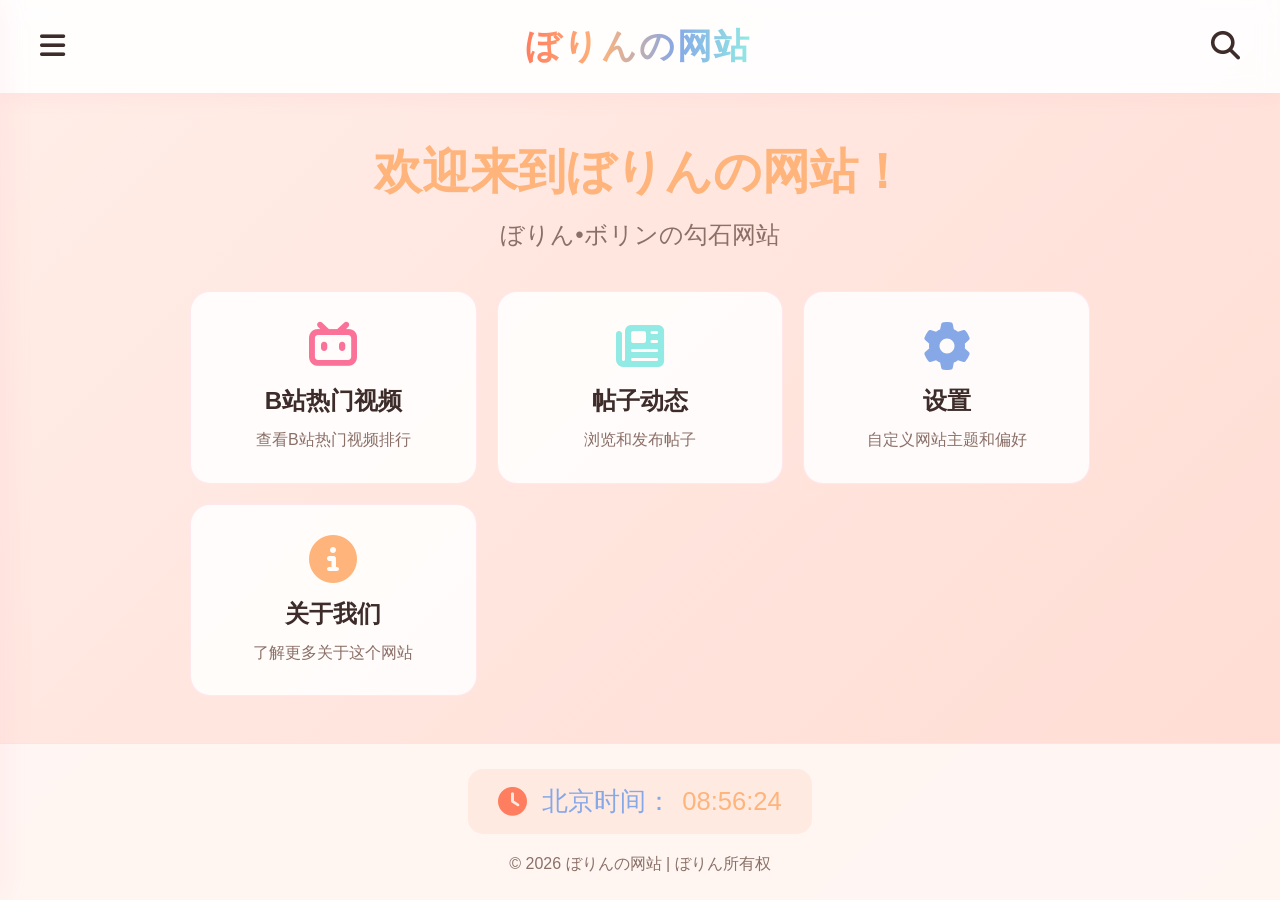
==== index.html @ 6db7c01c "feat: 为所有页面添加动画效果 - 创建公共animations.css动画库 - 添加页面加载动画 (pageLoad) - 添加卡片入场动画 (cardEnter, fadeInUp) - 添" ====
<!DOCTYPE html>
<html lang="zh-CN">
<head>
    <meta charset="UTF-8">
    <meta name="viewport" content="width=device-width, initial-scale=1.0">
    <title>ぼりんの网站</title>
    <link rel="stylesheet" href="https://cdnjs.cloudflare.com/ajax/libs/font-awesome/6.4.0/css/all.min.css">
    <link rel="stylesheet" href="animations.css">
    <style>
        :root {
            --bg-primary: #fff5f0; --bg-secondary: #ffffff; --bg-card: rgba(255, 255, 255, 0.85); --text-primary: #3d2c29; --text-secondary: #8b7068; --accent: #fb7299; --border: rgba(251, 114, 153, 0.15); --shadow: rgba(251, 114, 153, 0.08); --gradient-1: #fff0eb; --gradient-2: #ffe4dc; --gradient-3: #ffd6cc; --gradient-4: #ffeee8; --header-bg: rgba(255, 255, 255, 0.92); --sidebar-bg: rgba(255, 248, 245, 0.97); --footer-bg: rgba(255, 248, 245, 0.92); --time-bg: rgba(255, 230, 220, 0.7);
        }
        [data-theme="dark"] {
            --bg-primary: #1a1a2e; --bg-secondary: #16213e; --bg-card: rgba(20, 25, 50, 0.6); --text-primary: #f0f0f0; --text-secondary: #a0a0c0; --accent: #fb7299; --border: rgba(100, 120, 200, 0.3); --shadow: rgba(0, 0, 0, 0.3); --gradient-1: #1a1a2e; --gradient-2: #16213e; --gradient-3: #0f3460; --gradient-4: #1a1a2e; --header-bg: rgba(10, 10, 20, 0.7); --sidebar-bg: rgba(15, 20, 40, 0.95); --footer-bg: rgba(10, 10, 20, 0.85); --time-bg: rgba(30, 40, 70, 0.5);
        }
        * { margin: 0; padding: 0; box-sizing: border-box; font-family: 'Segoe UI', Tahoma, Geneva, Verdana, sans-serif; }
        body { min-height: 100vh; background: linear-gradient(-45deg, var(--gradient-1), var(--gradient-2), var(--gradient-3), var(--gradient-4)); background-size: 400% 400%; animation: gradientBG 15s ease infinite; color: var(--text-primary); overflow-x: hidden; display: flex; flex-direction: column; transition: all 0.3s ease; }
        body.sidebar-open { overflow: hidden; }
        @keyframes gradientBG { 0% { background-position: 0% 50%; } 50% { background-position: 100% 50%; } 100% { background-position: 0% 50%; } }
        header { display: flex; justify-content: space-between; align-items: center; padding: 20px 30px; background: var(--header-bg); backdrop-filter: blur(10px); box-shadow: 0 4px 20px var(--shadow); position: sticky; top: 0; z-index: 100; }
        .menu-btn, .search-btn { background: none; border: none; color: var(--text-primary); font-size: 1.8rem; cursor: pointer; padding: 10px; border-radius: 50%; transition: all 0.3s ease; }
        .menu-btn:hover, .search-btn:hover { background: rgba(128, 128, 128, 0.2); transform: scale(1.1); }
        .title { font-size: 2.2rem; font-weight: 700; letter-spacing: 2px; background: linear-gradient(to right, #ff7e5f, #feb47b, #86a8e7, #91eae4); -webkit-background-clip: text; -webkit-text-fill-color: transparent; }
        .sidebar { position: fixed; top: 0; left: -350px; width: 350px; height: 100vh; background: var(--sidebar-bg); backdrop-filter: blur(10px); box-shadow: 5px 0 30px var(--shadow); z-index: 1000; transition: left 0.4s ease; display: flex; flex-direction: column; overflow-y: auto; padding: 20px; }
        .sidebar.open { left: 0; }
        .sidebar-header { display: flex; justify-content: space-between; align-items: center; padding: 20px 0; border-bottom: 1px solid var(--border); }
        .close-btn { background: none; border: none; color: var(--text-primary); font-size: 2rem; cursor: pointer; transition: all 0.3s ease; }
        .close-btn:hover { color: #ff7e5f; transform: rotate(90deg); }
        .sidebar-title { font-size: 1.8rem; background: linear-gradient(to right, #86a8e7, #91eae4); -webkit-background-clip: text; -webkit-text-fill-color: transparent; }
        .sidebar-menu { padding: 30px 0; }
        .menu-item { padding: 15px 20px; margin: 10px 0; border-radius: 10px; display: flex; align-items: center; transition: all 0.3s ease; cursor: pointer; font-size: 1.2rem; background: var(--bg-card); border: 1px solid var(--border); }
        .menu-item:hover { background: rgba(251, 114, 153, 0.2); transform: translateX(10px); }
        .menu-item i { margin-right: 15px; font-size: 1.5rem; width: 30px; text-align: center; }
        .bilibili-icon { color: #fb7299; }
        .overlay { position: fixed; top: 0; left: 0; width: 100%; height: 100%; background: rgba(0, 0, 0, 0.5); backdrop-filter: blur(5px); z-index: 999; opacity: 0; visibility: hidden; transition: all 0.3s ease; }
        .overlay.active { opacity: 1; visibility: visible; }
        main { flex: 1; padding: 40px 20px; display: flex; flex-direction: column; align-items: center; justify-content: center; text-align: center; }
        .welcome-text { font-size: 3rem; margin-bottom: 15px; color: #feb47b; animation: fadeInUp 1s ease; }
        .sub-text { font-size: 1.5rem; color: var(--text-secondary); margin-bottom: 40px; animation: fadeInUp 1s ease 0.2s both; }
        @keyframes fadeInUp { from { opacity: 0; transform: translateY(30px); } to { opacity: 1; transform: translateY(0); } }
        .info-container { display: grid; grid-template-columns: repeat(auto-fit, minmax(250px, 1fr)); gap: 20px; max-width: 900px; width: 100%; animation: fadeInUp 1s ease 0.4s both; }
        .info-card { background: var(--bg-card); border-radius: 20px; padding: 30px; border: 1px solid var(--border); transition: all 0.3s ease; cursor: pointer; }
        .info-card:hover { transform: translateY(-10px); box-shadow: 0 15px 40px var(--shadow); border-color: #fb7299; }
        .info-card i { font-size: 3rem; margin-bottom: 15px; display: block; }
        .info-card h3 { font-size: 1.5rem; margin-bottom: 10px; }
        .info-card p { color: var(--text-secondary); line-height: 1.6; }
        .card-bilibili i { color: #fb7299; }
        .card-settings i { color: #86a8e7; }
        .card-about i { color: #feb47b; }
        .card-post i { color: #91eae4; }
        footer { display: flex; flex-direction: column; align-items: center; padding: 25px; background: var(--footer-bg); border-top: 1px solid var(--border); }
        .time-display { display: flex; align-items: center; font-size: 1.6rem; color: var(--text-primary); background: var(--time-bg); padding: 15px 30px; border-radius: 15px; }
        .time-label { color: #86a8e7; margin-right: 10px; }
        .time-value { color: #feb47b; }
        .copyright { margin-top: 20px; color: var(--text-secondary); }
        .time-icon { margin-right: 15px; font-size: 1.8rem; color: #ff7e5f; animation: pulse 2s infinite; }
        @keyframes pulse { 0% { transform: scale(1); } 50% { transform: scale(1.1); } 100% { transform: scale(1); } }
        @media (max-width: 768px) { .welcome-text { font-size: 2.5rem; } .info-container { grid-template-columns: 1fr; } }
        @media (max-width: 480px) { header { padding: 15px 20px; } .welcome-text { font-size: 2rem; } .title { font-size: 1.5rem; } .menu-btn, .search-btn { font-size: 1.5rem; } .sub-text { font-size: 1.3rem; } .time-display { font-size: 1.2rem; padding: 12px 20px; flex-direction: column; } .time-icon { margin-bottom: 10px; } }
    </style>
    <script src="protect.js"></script>
</head>
<body class="page-transition">
    <div class="sidebar" id="sidebar">
        <div class="sidebar-header">
            <h2 class="sidebar-title">ぼりんの菜单</h2>
            <button class="close-btn" id="closeSidebar"><i class="fas fa-times"></i></button>
        </div>
        <div class="sidebar-menu">
            <div class="menu-item" onclick="navigateTo('bilibili.html')"><i class="fab fa-bilibili bilibili-icon"></i><span>B站热门视频</span></div>
            <div class="menu-item" onclick="navigateTo('post.html')"><i class="fas fa-newspaper"></i><span>帖子动态</span></div>
            <div class="menu-item" onclick="navigateTo('settings.html')"><i class="fas fa-cog"></i><span>设置</span></div>
            <div class="menu-item" onclick="navigateTo('about.html')"><i class="fas fa-info-circle"></i><span>关于我们</span></div>
        </div>
        <div class="sidebar-footer" style="margin-top: auto; padding: 20px 0; text-align: center;"><p>更多功能开发中...</p></div>
    </div>
    <div class="overlay" id="overlay"></div>
    
    <header>
        <button class="menu-btn" id="menuToggle"><i class="fas fa-bars"></i></button>
        <h1 class="title">ぼりんの网站</h1>
        <button class="search-btn" id="searchToggle"><i class="fas fa-search"></i></button>
    </header>
    
    <main>
        <h2 class="welcome-text animate-fadeInUp">欢迎来到ぼりんの网站！</h2>
        <p class="sub-text animate-fadeInUp delay-100">ぼりん•ボリンの勾石网站</p>
        <div class="info-container">
            <div class="info-card card-bilibili animate-fadeInUp delay-100 hover-lift ripple-effect" onclick="location.href='bilibili.html'">
                <i class="fab fa-bilibili"></i>
                <h3>B站热门视频</h3>
                <p>查看B站热门视频排行</p>
            </div>
            <div class="info-card card-post animate-fadeInUp delay-200 hover-lift ripple-effect" onclick="location.href='post.html'">
                <i class="fas fa-newspaper"></i>
                <h3>帖子动态</h3>
                <p>浏览和发布帖子</p>
            </div>
            <div class="info-card card-settings animate-fadeInUp delay-300 hover-lift ripple-effect" onclick="location.href='settings.html'">
                <i class="fas fa-cog"></i>
                <h3>设置</h3>
                <p>自定义网站主题和偏好</p>
            </div>
            <div class="info-card card-about animate-fadeInUp delay-400 hover-lift ripple-effect" onclick="location.href='about.html'">
                <i class="fas fa-info-circle"></i>
                <h3>关于我们</h3>
                <p>了解更多关于这个网站</p>
            </div>
        </div>
    </main>
    
    <footer>
        <div class="time-display"><i class="fas fa-clock time-icon"></i><span class="time-label">北京时间：</span><span class="time-value" id="beijing-time">00:00:00</span></div>
        <div class="copyright">© 2026 ぼりんの网站 | ぼりん所有权</div>
    </footer>
    
    <script>
        // 地址栏规范化：根路径重定向到index.html
        if (window.location.pathname === "/" || window.location.pathname === "") {
            window.history.replaceState({}, "", "/index.html");
        }
        function getBeijingHour() { const now = new Date(); const utc = now.getTime() + (now.getTimezoneOffset() * 60000); return new Date(utc + (3600000 * 8)).getHours(); }
        function initTheme() { const saved = getCookie('theme'); if (saved) applyTheme(saved); else applyTheme(getBeijingHour() >= 6 && getBeijingHour() < 18 ? 'light' : 'dark'); }
        function applyTheme(theme) { document.documentElement.setAttribute('data-theme', theme); }
        function setCookie(name, value, days) { document.cookie = name + '=' + encodeURIComponent(value) + '; expires=' + new Date(Date.now() + days * 864e5).toUTCString() + '; path=/'; }
        function getCookie(name) { const c = document.cookie.split('; ').find(row => row.startsWith(name + '=')); return c ? decodeURIComponent(c.split('=')[1]) : null; }
        initTheme();
        
        const sidebar = document.getElementById('sidebar');
        const overlay = document.getElementById('overlay');
        document.getElementById('menuToggle').addEventListener('click', () => { sidebar.classList.add('open'); overlay.classList.add('active'); document.body.classList.add('sidebar-open'); });
        function closeSidebarMenu() { sidebar.classList.remove('open'); overlay.classList.remove('active'); document.body.classList.remove('sidebar-open'); }
        document.getElementById('closeSidebar').addEventListener('click', closeSidebarMenu);
        overlay.addEventListener('click', closeSidebarMenu);
        function navigateTo(page) { closeSidebarMenu(); setTimeout(() => { window.location.href = page; }, 300); }
        
        function updateTimeDisplay() {
            const now = new Date();
            const utc = now.getTime() + (now.getTimezoneOffset() * 60000);
            const bj = new Date(utc + (3600000 * 8));
            document.getElementById('beijing-time').textContent = bj.getHours().toString().padStart(2, '0') + ':' + bj.getMinutes().toString().padStart(2, '0') + ':' + bj.getSeconds().toString().padStart(2, '0');
        }
        updateTimeDisplay();
        setInterval(updateTimeDisplay, 1000);
        
        document.getElementById('searchToggle').addEventListener('click', function() { window.location.href = 'search.html'; });
    </script>
</body>
</html>
---- animations.css ----
/* ===== 公共动画样式 ===== */

/* 页面加载动画 */
@keyframes pageLoad {
    from { opacity: 0; transform: translateY(20px); }
    to { opacity: 1; transform: translateY(0); }
}

/* 卡片入场动画 */
@keyframes cardEnter {
    from { opacity: 0; transform: scale(0.9) translateY(30px); }
    to { opacity: 1; transform: scale(1) translateY(0); }
}

/* 淡入上移 */
@keyframes fadeInUp {
    from { opacity: 0; transform: translateY(30px); }
    to { opacity: 1; transform: translateY(0); }
}

/* 淡入 */
@keyframes fadeIn {
    from { opacity: 0; }
    to { opacity: 1; }
}

/* 左滑入 */
@keyframes slideInLeft {
    from { opacity: 0; transform: translateX(-50px); }
    to { opacity: 1; transform: translateX(0); }
}

/* 右滑入 */
@keyframes slideInRight {
    from { opacity: 0; transform: translateX(50px); }
    to { opacity: 1; transform: translateX(0); }
}

/* 缩放弹入 */
@keyframes scaleIn {
    0% { opacity: 0; transform: scale(0.5); }
    70% { transform: scale(1.05); }
    100% { opacity: 1; transform: scale(1); }
}

/* 脉冲发光 */
@keyframes pulseGlow {
    0% { box-shadow: 0 0 5px rgba(251, 114, 153, 0.5); }
    50% { box-shadow: 0 0 20px rgba(251, 114, 153, 0.8); }
    100% { box-shadow: 0 0 5px rgba(251, 114, 153, 0.5); }
}

/* 浮动效果 */
@keyframes float {
    0%, 100% { transform: translateY(0); }
    50% { transform: translateY(-10px); }
}

/* 旋转进入 */
@keyframes rotateIn {
    from { opacity: 0; transform: rotate(-180deg) scale(0.5); }
    to { opacity: 1; transform: rotate(0) scale(1); }
}

/* 弹跳效果 */
@keyframes bounceIn {
    0% { opacity: 0; transform: scale(0.3); }
    50% { opacity: 1; transform: scale(1.05); }
    70% { transform: scale(0.95); }
    100% { transform: scale(1); }
}

/* 闪烁效果 */
@keyframes shimmer {
    0% { background-position: -200% center; }
    100% { background-position: 200% center; }
}

/* 加载旋转 */
@keyframes spin {
    from { transform: rotate(0deg); }
    to { transform: rotate(360deg); }
}

/* 呼吸效果 */
@keyframes breathe {
    0%, 100% { opacity: 0.6; }
    50% { opacity: 1; }
}

/* 波纹扩散 */
@keyframes ripple {
    0% { transform: scale(0); opacity: 1; }
    100% { transform: scale(4); opacity: 0; }
}

/* ===== 应用动画的类 ===== */
.animate-fadeInUp { animation: fadeInUp 0.6s ease forwards; }
.animate-fadeIn { animation: fadeIn 0.6s ease forwards; }
.animate-scaleIn { animation: scaleIn 0.6s ease forwards; }
.animate-bounceIn { animation: bounceIn 0.8s ease forwards; }
.animate-slideInLeft { animation: slideInLeft 0.6s ease forwards; }
.animate-slideInRight { animation: slideInRight 0.6s ease forwards; }

/* 延迟类 */
.delay-100 { animation-delay: 0.1s; opacity: 0; }
.delay-200 { animation-delay: 0.2s; opacity: 0; }
.delay-300 { animation-delay: 0.3s; opacity: 0; }
.delay-400 { animation-delay: 0.4s; opacity: 0; }
.delay-500 { animation-delay: 0.5s; opacity: 0; }

/* 悬浮效果 */
.hover-lift {
    transition: transform 0.3s ease, box-shadow 0.3s ease;
}
.hover-lift:hover {
    transform: translateY(-8px);
    box-shadow: 0 12px 40px rgba(0, 0, 0, 0.15);
}

.hover-scale {
    transition: transform 0.3s ease;
}
.hover-scale:hover {
    transform: scale(1.05);
}

.hover-glow {
    transition: box-shadow 0.3s ease;
}
.hover-glow:hover {
    box-shadow: 0 0 20px rgba(251, 114, 153, 0.6);
}

/* 点击涟漪效果 */
.ripple-effect {
    position: relative;
    overflow: hidden;
}
.ripple-effect::after {
    content: '';
    position: absolute;
    width: 100%;
    height: 100%;
    top: 0;
    left: 0;
    pointer-events: none;
    background-image: radial-gradient(circle, rgba(255,255,255,0.3) 10%, transparent 10%);
    background-repeat: no-repeat;
    background-position: 50%;
    transform: scale(10);
    opacity: 0;
    transition: transform 0.5s, opacity 0.5s;
}
.ripple-effect:active::after {
    transform: scale(0);
    opacity: 1;
    transition: 0s;
}

/* 文字打字效果 */
.typewriter {
    overflow: hidden;
    border-right: 2px solid;
    white-space: nowrap;
    animation: typing 3s steps(40, end), blink-caret 0.75s step-end infinite;
}

@keyframes typing {
    from { width: 0 }
    to { width: 100% }
}

@keyframes blink-caret {
    from, to { border-color: transparent }
    50% { border-color: var(--accent); }
}

/* 骨架屏加载 */
.skeleton {
    background: linear-gradient(90deg, var(--bg-card) 25%, var(--border) 50%, var(--bg-card) 75%);
    background-size: 200% 100%;
    animation: shimmer 1.5s infinite;
    border-radius: 8px;
}

/* 页面过渡 */
.page-transition {
    animation: pageLoad 0.5s ease;
}
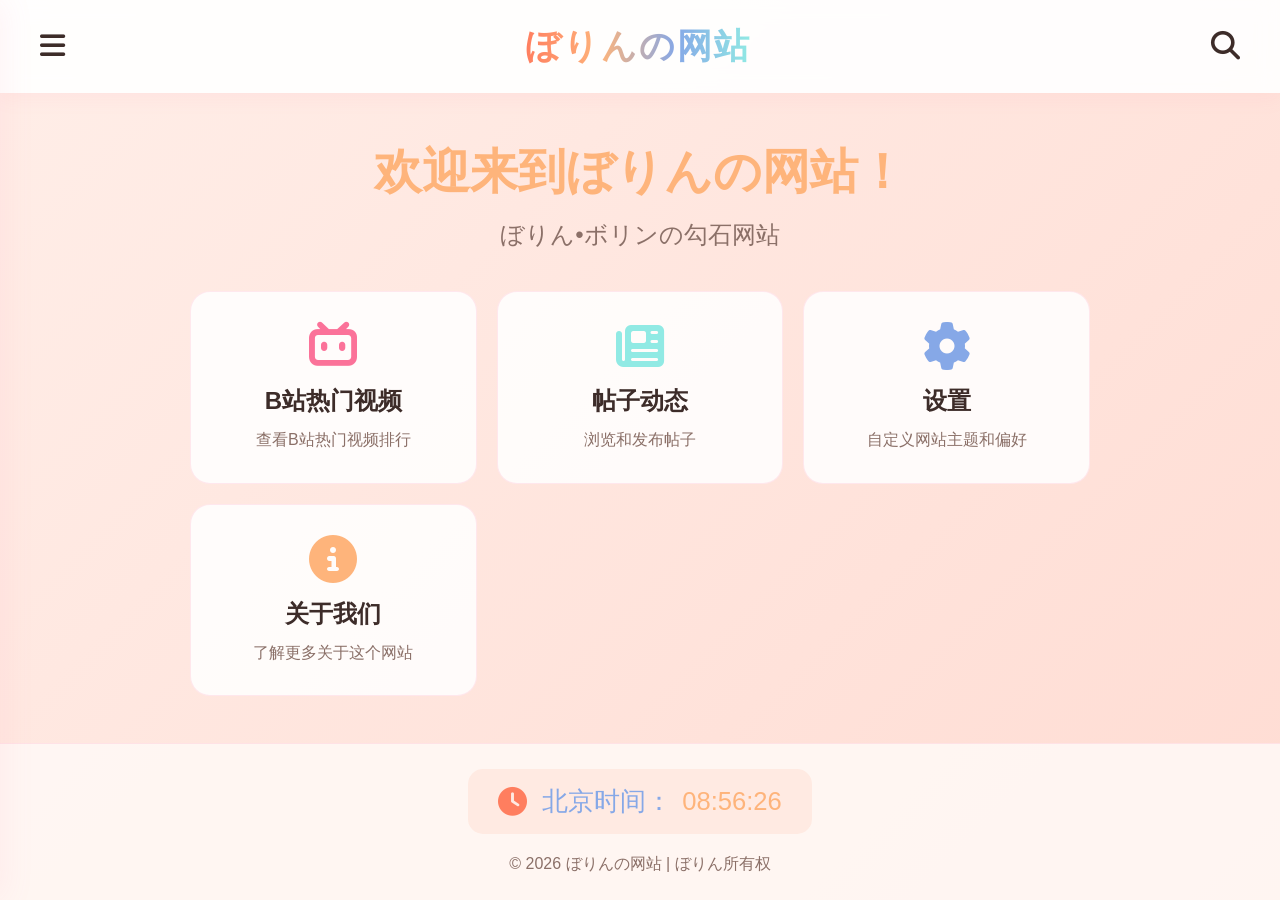
==== commit c1823b91: "refactor: 重新设计动画系统为Material Design风格 - 使用Material Design标准时间曲线 (standard, decelerate, accelerate, sh" ====
--- a/index.html
+++ b/index.html
@@ -83,25 +83,25 @@
     </header>
     
     <main>
-        <h2 class="welcome-text animate-fadeInUp">欢迎来到ぼりんの网站！</h2>
-        <p class="sub-text animate-fadeInUp delay-100">ぼりん•ボリンの勾石网站</p>
+        <h2 class="welcome-text md-fade-in">欢迎来到ぼりんの网站！</h2>
+        <p class="sub-text md-fade-in delay-100">ぼりん•ボリンの勾石网站</p>
         <div class="info-container">
-            <div class="info-card card-bilibili animate-fadeInUp delay-100 hover-lift ripple-effect" onclick="location.href='bilibili.html'">
+            <div class="info-card card-bilibili md-card md-ripple delay-1" onclick="location.href='bilibili.html'">
                 <i class="fab fa-bilibili"></i>
                 <h3>B站热门视频</h3>
                 <p>查看B站热门视频排行</p>
             </div>
-            <div class="info-card card-post animate-fadeInUp delay-200 hover-lift ripple-effect" onclick="location.href='post.html'">
+            <div class="info-card card-post md-card md-ripple delay-2" onclick="location.href='post.html'">
                 <i class="fas fa-newspaper"></i>
                 <h3>帖子动态</h3>
                 <p>浏览和发布帖子</p>
             </div>
-            <div class="info-card card-settings animate-fadeInUp delay-300 hover-lift ripple-effect" onclick="location.href='settings.html'">
+            <div class="info-card card-settings md-card md-ripple delay-3" onclick="location.href='settings.html'">
                 <i class="fas fa-cog"></i>
                 <h3>设置</h3>
                 <p>自定义网站主题和偏好</p>
             </div>
-            <div class="info-card card-about animate-fadeInUp delay-400 hover-lift ripple-effect" onclick="location.href='about.html'">
+            <div class="info-card card-about md-card md-ripple delay-4" onclick="location.href='about.html'">
                 <i class="fas fa-info-circle"></i>
                 <h3>关于我们</h3>
                 <p>了解更多关于这个网站</p>
--- a/animations.css
+++ b/animations.css
@@ -1,190 +1,378 @@
-/* ===== 公共动画样式 ===== */
-
-/* 页面加载动画 */
-@keyframes pageLoad {
-    from { opacity: 0; transform: translateY(20px); }
-    to { opacity: 1; transform: translateY(0); }
-}
-
-/* 卡片入场动画 */
-@keyframes cardEnter {
-    from { opacity: 0; transform: scale(0.9) translateY(30px); }
-    to { opacity: 1; transform: scale(1) translateY(0); }
-}
-
-/* 淡入上移 */
-@keyframes fadeInUp {
-    from { opacity: 0; transform: translateY(30px); }
-    to { opacity: 1; transform: translateY(0); }
-}
-
-/* 淡入 */
-@keyframes fadeIn {
-    from { opacity: 0; }
-    to { opacity: 1; }
-}
-
-/* 左滑入 */
-@keyframes slideInLeft {
-    from { opacity: 0; transform: translateX(-50px); }
-    to { opacity: 1; transform: translateX(0); }
-}
-
-/* 右滑入 */
-@keyframes slideInRight {
-    from { opacity: 0; transform: translateX(50px); }
-    to { opacity: 1; transform: translateX(0); }
-}
-
-/* 缩放弹入 */
-@keyframes scaleIn {
-    0% { opacity: 0; transform: scale(0.5); }
-    70% { transform: scale(1.05); }
-    100% { opacity: 1; transform: scale(1); }
-}
-
-/* 脉冲发光 */
-@keyframes pulseGlow {
-    0% { box-shadow: 0 0 5px rgba(251, 114, 153, 0.5); }
-    50% { box-shadow: 0 0 20px rgba(251, 114, 153, 0.8); }
-    100% { box-shadow: 0 0 5px rgba(251, 114, 153, 0.5); }
-}
-
-/* 浮动效果 */
+/* ===== Material Design 动画系统 ===== */
+
+/* Material Design 时间曲线 */
+:root {
+    --md-ease-standard: cubic-bezier(0.4, 0.0, 0.2, 1);
+    --md-ease-decelerate: cubic-bezier(0.0, 0.0, 0.2, 1);
+    --md-ease-accelerate: cubic-bezier(0.4, 0.0, 1, 1);
+    --md-ease-sharp: cubic-bezier(0.4, 0.0, 0.6, 1);
+    --md-duration-short: 150ms;
+    --md-duration-medium: 300ms;
+    --md-duration-long: 500ms;
+}
+
+/* ===== 页面进入动画 ===== */
+@keyframes pageEnter {
+    from {
+        opacity: 0;
+        transform: translateY(8px);
+    }
+    to {
+        opacity: 1;
+        transform: translateY(0);
+    }
+}
+
+/* ===== 内容淡入 ===== */
+@keyframes contentFadeIn {
+    from {
+        opacity: 0;
+        transform: translateY(12px) scale(0.98);
+    }
+    to {
+        opacity: 1;
+        transform: translateY(0) scale(1);
+    }
+}
+
+/* ===== 卡片进入 ===== */
+@keyframes cardReveal {
+    from {
+        opacity: 0;
+        transform: translateY(16px) scale(0.96);
+    }
+    to {
+        opacity: 1;
+        transform: translateY(0) scale(1);
+    }
+}
+
+/* ===== 列表项进入 ===== */
+@keyframes listItemEnter {
+    from {
+        opacity: 0;
+        transform: translateX(-8px);
+    }
+    to {
+        opacity: 1;
+        transform: translateX(0);
+    }
+}
+
+/* ===== 弹性进入 ===== */
+@keyframes elasticIn {
+    0% {
+        opacity: 0;
+        transform: scale(0.8);
+    }
+    70% {
+        transform: scale(1.02);
+    }
+    100% {
+        opacity: 1;
+        transform: scale(1);
+    }
+}
+
+/* ===== 浮动效果 ===== */
 @keyframes float {
-    0%, 100% { transform: translateY(0); }
-    50% { transform: translateY(-10px); }
-}
-
-/* 旋转进入 */
-@keyframes rotateIn {
-    from { opacity: 0; transform: rotate(-180deg) scale(0.5); }
-    to { opacity: 1; transform: rotate(0) scale(1); }
-}
-
-/* 弹跳效果 */
-@keyframes bounceIn {
-    0% { opacity: 0; transform: scale(0.3); }
-    50% { opacity: 1; transform: scale(1.05); }
-    70% { transform: scale(0.95); }
-    100% { transform: scale(1); }
-}
-
-/* 闪烁效果 */
+    0%, 100% {
+        transform: translateY(0);
+    }
+    50% {
+        transform: translateY(-4px);
+    }
+}
+
+/* ===== 脉冲 ===== */
+@keyframes pulse {
+    0%, 100% {
+        opacity: 1;
+    }
+    50% {
+        opacity: 0.7;
+    }
+}
+
+/* ===== 旋转加载 ===== */
+@keyframes spin {
+    from {
+        transform: rotate(0deg);
+    }
+    to {
+        transform: rotate(360deg);
+    }
+}
+
+/* ===== 骨架屏闪烁 ===== */
 @keyframes shimmer {
-    0% { background-position: -200% center; }
-    100% { background-position: 200% center; }
-}
-
-/* 加载旋转 */
-@keyframes spin {
-    from { transform: rotate(0deg); }
-    to { transform: rotate(360deg); }
-}
-
-/* 呼吸效果 */
-@keyframes breathe {
-    0%, 100% { opacity: 0.6; }
-    50% { opacity: 1; }
-}
-
-/* 波纹扩散 */
+    0% {
+        background-position: -200% center;
+    }
+    100% {
+        background-position: 200% center;
+    }
+}
+
+/* ===== 波纹效果 ===== */
 @keyframes ripple {
-    0% { transform: scale(0); opacity: 1; }
-    100% { transform: scale(4); opacity: 0; }
-}
-
-/* ===== 应用动画的类 ===== */
-.animate-fadeInUp { animation: fadeInUp 0.6s ease forwards; }
-.animate-fadeIn { animation: fadeIn 0.6s ease forwards; }
-.animate-scaleIn { animation: scaleIn 0.6s ease forwards; }
-.animate-bounceIn { animation: bounceIn 0.8s ease forwards; }
-.animate-slideInLeft { animation: slideInLeft 0.6s ease forwards; }
-.animate-slideInRight { animation: slideInRight 0.6s ease forwards; }
-
-/* 延迟类 */
-.delay-100 { animation-delay: 0.1s; opacity: 0; }
-.delay-200 { animation-delay: 0.2s; opacity: 0; }
-.delay-300 { animation-delay: 0.3s; opacity: 0; }
-.delay-400 { animation-delay: 0.4s; opacity: 0; }
-.delay-500 { animation-delay: 0.5s; opacity: 0; }
+    to {
+        transform: scale(2.5);
+        opacity: 0;
+    }
+}
+
+/* ===== 阴影提升 ===== */
+@keyframes elevate {
+    from {
+        box-shadow: 0 2px 4px rgba(0,0,0,0.1);
+    }
+    to {
+        box-shadow: 0 8px 24px rgba(0,0,0,0.15);
+    }
+}
+
+/* ===== 应用类 ===== */
+
+/* 页面过渡 */
+.page-transition {
+    animation: pageEnter var(--md-duration-medium) var(--md-ease-decelerate);
+}
+
+/* 内容动画 */
+.md-fade-in {
+    animation: contentFadeIn var(--md-duration-medium) var(--md-ease-decelerate) both;
+}
+
+/* 卡片动画 */
+.md-card {
+    animation: cardReveal var(--md-duration-medium) var(--md-ease-decelerate) both;
+    transition: transform var(--md-duration-short) var(--md-ease-standard),
+                box-shadow var(--md-duration-short) var(--md-ease-standard);
+}
+
+.md-card:hover {
+    transform: translateY(-2px);
+    box-shadow: 0 6px 20px rgba(0,0,0,0.12);
+}
+
+.md-card:active {
+    transform: translateY(0) scale(0.99);
+    box-shadow: 0 2px 8px rgba(0,0,0,0.1);
+}
+
+/* 列表项 */
+.md-list-item {
+    animation: listItemEnter var(--md-duration-medium) var(--md-ease-decelerate) both;
+    transition: background var(--md-duration-short) var(--md-ease-standard);
+}
+
+.md-list-item:hover {
+    background: rgba(0,0,0,0.04);
+}
+
+/* 弹性进入 */
+.md-elastic {
+    animation: elasticIn var(--md-duration-long) var(--md-ease-standard) both;
+}
 
 /* 悬浮效果 */
-.hover-lift {
-    transition: transform 0.3s ease, box-shadow 0.3s ease;
-}
-.hover-lift:hover {
-    transform: translateY(-8px);
-    box-shadow: 0 12px 40px rgba(0, 0, 0, 0.15);
-}
-
-.hover-scale {
-    transition: transform 0.3s ease;
-}
-.hover-scale:hover {
-    transform: scale(1.05);
-}
-
-.hover-glow {
-    transition: box-shadow 0.3s ease;
-}
-.hover-glow:hover {
-    box-shadow: 0 0 20px rgba(251, 114, 153, 0.6);
-}
-
-/* 点击涟漪效果 */
-.ripple-effect {
+.md-hover-lift {
+    transition: transform var(--md-duration-short) var(--md-ease-standard),
+                box-shadow var(--md-duration-short) var(--md-ease-standard);
+}
+
+.md-hover-lift:hover {
+    transform: translateY(-4px);
+    box-shadow: 0 12px 32px rgba(0,0,0,0.15);
+}
+
+/* 按钮效果 */
+.md-btn {
+    transition: transform var(--md-duration-short) var(--md-ease-standard),
+                background var(--md-duration-short) var(--md-ease-standard),
+                box-shadow var(--md-duration-short) var(--md-ease-standard);
     position: relative;
     overflow: hidden;
 }
-.ripple-effect::after {
+
+.md-btn:hover {
+    transform: translateY(-1px);
+    box-shadow: 0 4px 12px rgba(0,0,0,0.15);
+}
+
+.md-btn:active {
+    transform: translateY(0) scale(0.98);
+    box-shadow: 0 2px 4px rgba(0,0,0,0.1);
+}
+
+/* 波纹容器 */
+.md-ripple {
+    position: relative;
+    overflow: hidden;
+}
+
+.md-ripple::after {
     content: '';
+    display: block;
     position: absolute;
     width: 100%;
     height: 100%;
     top: 0;
     left: 0;
     pointer-events: none;
-    background-image: radial-gradient(circle, rgba(255,255,255,0.3) 10%, transparent 10%);
+    background-image: radial-gradient(circle, rgba(0,0,0,0.08) 10%, transparent 10%);
     background-repeat: no-repeat;
     background-position: 50%;
     transform: scale(10);
     opacity: 0;
-    transition: transform 0.5s, opacity 0.5s;
-}
-.ripple-effect:active::after {
+    transition: transform 0.4s var(--md-ease-decelerate),
+                opacity 0.4s var(--md-ease-standard);
+}
+
+.md-ripple:active::after {
     transform: scale(0);
     opacity: 1;
     transition: 0s;
 }
 
-/* 文字打字效果 */
-.typewriter {
-    overflow: hidden;
-    border-right: 2px solid;
-    white-space: nowrap;
-    animation: typing 3s steps(40, end), blink-caret 0.75s step-end infinite;
-}
-
-@keyframes typing {
-    from { width: 0 }
-    to { width: 100% }
-}
-
-@keyframes blink-caret {
-    from, to { border-color: transparent }
-    50% { border-color: var(--accent); }
-}
-
-/* 骨架屏加载 */
+/* 延迟类 */
+.delay-1 { animation-delay: 50ms; }
+.delay-2 { animation-delay: 100ms; }
+.delay-3 { animation-delay: 150ms; }
+.delay-4 { animation-delay: 200ms; }
+.delay-5 { animation-delay: 250ms; }
+.delay-6 { animation-delay: 300ms; }
+.delay-7 { animation-delay: 350ms; }
+.delay-8 { animation-delay: 400ms; }
+
+/* 骨架屏 */
 .skeleton {
-    background: linear-gradient(90deg, var(--bg-card) 25%, var(--border) 50%, var(--bg-card) 75%);
+    background: linear-gradient(90deg, 
+        rgba(0,0,0,0.04) 25%, 
+        rgba(0,0,0,0.08) 50%, 
+        rgba(0,0,0,0.04) 75%);
     background-size: 200% 100%;
     animation: shimmer 1.5s infinite;
-    border-radius: 8px;
-}
-
-/* 页面过渡 */
-.page-transition {
-    animation: pageLoad 0.5s ease;
-}
+    border-radius: 4px;
+}
+
+/* 加载旋转 */
+.loading-spinner {
+    animation: spin 0.8s linear infinite;
+}
+
+/* 浮动元素 */
+.float {
+    animation: float 3s ease-in-out infinite;
+}
+
+/* 脉冲元素 */
+.pulse {
+    animation: pulse 2s ease-in-out infinite;
+}
+
+/* ===== 侧边栏动画 ===== */
+.sidebar-enter {
+    animation: slideInLeft var(--md-duration-medium) var(--md-ease-decelerate);
+}
+
+@keyframes slideInLeft {
+    from {
+        transform: translateX(-100%);
+    }
+    to {
+        transform: translateX(0);
+    }
+}
+
+/* ===== 模态框动画 ===== */
+.modal-enter {
+    animation: modalIn var(--md-duration-medium) var(--md-ease-decelerate);
+}
+
+@keyframes modalIn {
+    from {
+        opacity: 0;
+        transform: scale(0.9) translateY(16px);
+    }
+    to {
+        opacity: 1;
+        transform: scale(1) translateY(0);
+    }
+}
+
+/* ===== Toast动画 ===== */
+.toast-enter {
+    animation: toastIn var(--md-duration-medium) var(--md-ease-decelerate);
+}
+
+.toast-exit {
+    animation: toastOut var(--md-duration-short) var(--md-ease-accelerate);
+}
+
+@keyframes toastIn {
+    from {
+        opacity: 0;
+        transform: translateY(16px) scale(0.9);
+    }
+    to {
+        opacity: 1;
+        transform: translateY(0) scale(1);
+    }
+}
+
+@keyframes toastOut {
+    from {
+        opacity: 1;
+        transform: translateY(0) scale(1);
+    }
+    to {
+        opacity: 0;
+        transform: translateY(-8px) scale(0.9);
+    }
+}
+
+/* ===== 淡入淡出 ===== */
+.fade-enter {
+    animation: fadeIn var(--md-duration-medium) var(--md-ease-decelerate);
+}
+
+.fade-exit {
+    animation: fadeOut var(--md-duration-short) var(--md-ease-accelerate);
+}
+
+@keyframes fadeIn {
+    from { opacity: 0; }
+    to { opacity: 1; }
+}
+
+@keyframes fadeOut {
+    from { opacity: 1; }
+    to { opacity: 0; }
+}
+
+/* ===== 缩放 ===== */
+.scale-enter {
+    animation: scaleIn var(--md-duration-medium) var(--md-ease-decelerate);
+}
+
+@keyframes scaleIn {
+    from {
+        opacity: 0;
+        transform: scale(0.85);
+    }
+    to {
+        opacity: 1;
+        transform: scale(1);
+    }
+}
+
+/* ===== 响应式动画 ===== */
+@media (prefers-reduced-motion: reduce) {
+    *, *::before, *::after {
+        animation-duration: 0.01ms !important;
+        animation-iteration-count: 1 !important;
+        transition-duration: 0.01ms !important;
+    }
+}
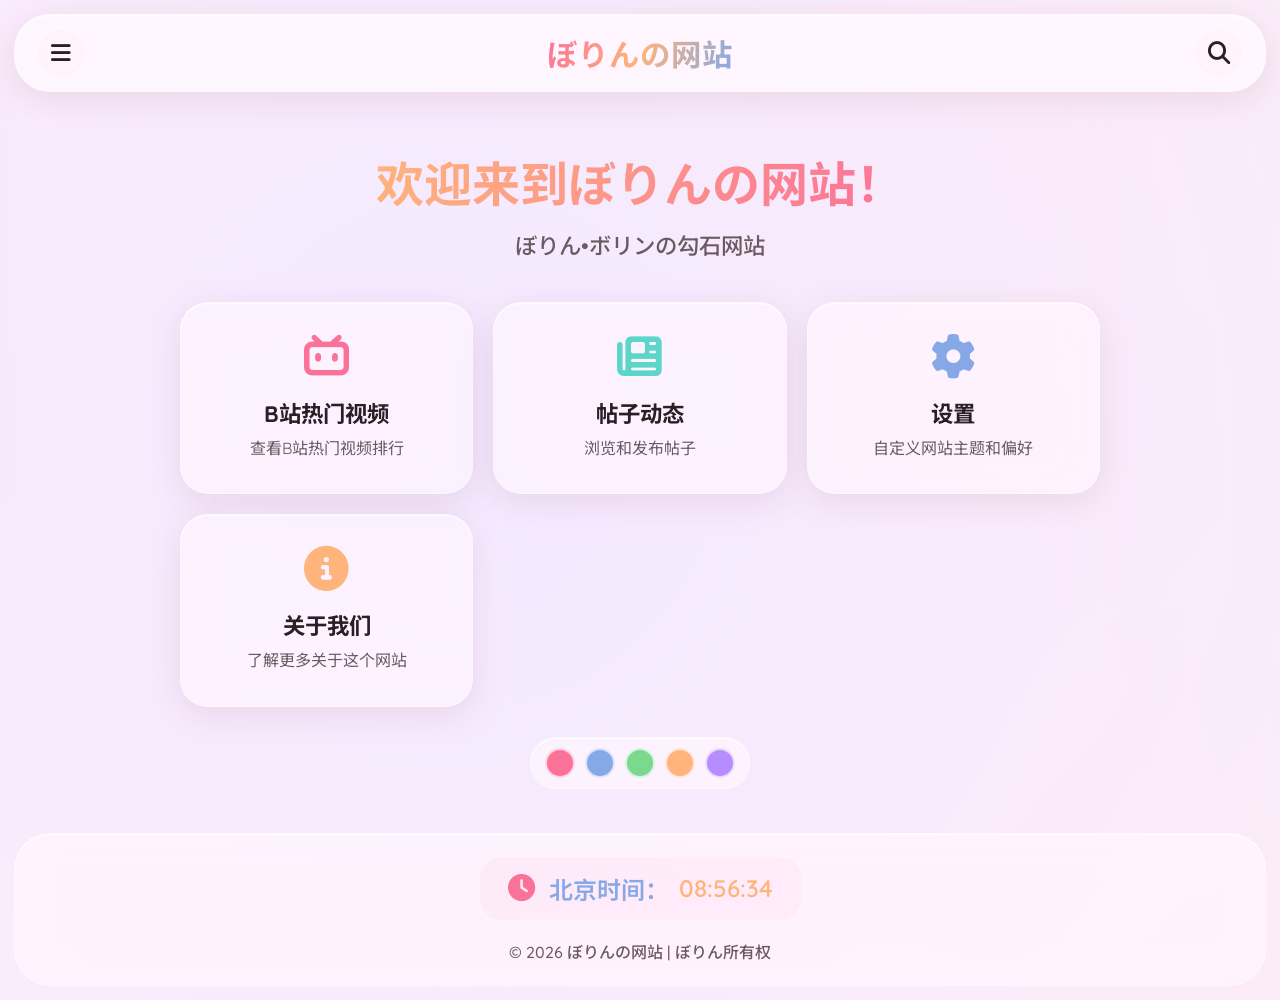
==== commit 48e18497: "feat: 全站 MD3 + Liquid Glass 设计系统 - index.html: MD3 动态配色令牌 + 液态玻璃材质 + 弹簧动效 - bilibili.html: 同步设计系统 - " ====
--- a/index.html
+++ b/index.html
@@ -5,58 +5,493 @@
     <meta name="viewport" content="width=device-width, initial-scale=1.0">
     <title>ぼりんの网站</title>
     <link rel="stylesheet" href="https://cdnjs.cloudflare.com/ajax/libs/font-awesome/6.4.0/css/all.min.css">
+    <link rel="preconnect" href="https://fonts.googleapis.com">
+    <link rel="preconnect" href="https://fonts.gstatic.com" crossorigin>
+    <link href="https://fonts.googleapis.com/css2?family=Quicksand:wght@400;500;600;700&family=Noto+Sans+SC:wght@400;500;700&display=swap" rel="stylesheet">
     <link rel="stylesheet" href="animations.css">
     <style>
+        /* ============================================================
+           MD3 + Liquid Glass 融合设计系统
+           - MD3: 动态配色令牌、表现力组件、弹簧动效、圆润字体
+           - Liquid Glass: 半透明折射材质、悬浮功能层、凝胶弹性
+        ============================================================ */
         :root {
-            --bg-primary: #fff5f0; --bg-secondary: #ffffff; --bg-card: rgba(255, 255, 255, 0.85); --text-primary: #3d2c29; --text-secondary: #8b7068; --accent: #fb7299; --border: rgba(251, 114, 153, 0.15); --shadow: rgba(251, 114, 153, 0.08); --gradient-1: #fff0eb; --gradient-2: #ffe4dc; --gradient-3: #ffd6cc; --gradient-4: #ffeee8; --header-bg: rgba(255, 255, 255, 0.92); --sidebar-bg: rgba(255, 248, 245, 0.97); --footer-bg: rgba(255, 248, 245, 0.92); --time-bg: rgba(255, 230, 220, 0.7);
-        }
+            /* MD3 动态配色种子（由 accent 派生，模拟壁纸取色） */
+            --seed: #fb7299;
+
+            /* ---- 浅色：MD3 Surface / Tonal 体系 ---- */
+            --bg-grad-1: #fff0f4;
+            --bg-grad-2: #ffe9ef;
+            --bg-grad-3: #f3e9ff;
+            --bg-grad-4: #e9f3ff;
+
+            --md-primary: #fb7299;
+            --md-on-primary: #ffffff;
+            --md-secondary: #86a8e7;
+            --md-tertiary: #feb47b;
+
+            --text-primary: #2a1f24;
+            --text-secondary: #6b5a60;
+
+            /* Liquid Glass 材质令牌（浅色） */
+            --glass-fill: rgba(255, 255, 255, 0.45);
+            --glass-fill-strong: rgba(255, 255, 255, 0.6);
+            --glass-stroke: rgba(255, 255, 255, 0.7);
+            --glass-stroke-soft: rgba(255, 255, 255, 0.35);
+            --glass-shadow: rgba(180, 120, 140, 0.18);
+            --glass-highlight: rgba(255, 255, 255, 0.9);
+            --glass-tint: rgba(251, 114, 153, 0.06);
+            --blur: 18px;
+
+            /* MD3 形状刻度 */
+            --shape-xs: 10px;
+            --shape-sm: 16px;
+            --shape-md: 22px;
+            --shape-lg: 28px;
+            --shape-xl: 36px;
+            --shape-full: 999px;
+
+            /* MD3 弹簧动效（表现力运动） */
+            --spring: cubic-bezier(0.34, 1.56, 0.64, 1);
+            --spring-soft: cubic-bezier(0.2, 0.9, 0.3, 1.2);
+            --ease-standard: cubic-bezier(0.2, 0, 0, 1);
+        }
+
         [data-theme="dark"] {
-            --bg-primary: #1a1a2e; --bg-secondary: #16213e; --bg-card: rgba(20, 25, 50, 0.6); --text-primary: #f0f0f0; --text-secondary: #a0a0c0; --accent: #fb7299; --border: rgba(100, 120, 200, 0.3); --shadow: rgba(0, 0, 0, 0.3); --gradient-1: #1a1a2e; --gradient-2: #16213e; --gradient-3: #0f3460; --gradient-4: #1a1a2e; --header-bg: rgba(10, 10, 20, 0.7); --sidebar-bg: rgba(15, 20, 40, 0.95); --footer-bg: rgba(10, 10, 20, 0.85); --time-bg: rgba(30, 40, 70, 0.5);
-        }
-        * { margin: 0; padding: 0; box-sizing: border-box; font-family: 'Segoe UI', Tahoma, Geneva, Verdana, sans-serif; }
-        body { min-height: 100vh; background: linear-gradient(-45deg, var(--gradient-1), var(--gradient-2), var(--gradient-3), var(--gradient-4)); background-size: 400% 400%; animation: gradientBG 15s ease infinite; color: var(--text-primary); overflow-x: hidden; display: flex; flex-direction: column; transition: all 0.3s ease; }
+            --bg-grad-1: #14121f;
+            --bg-grad-2: #181430;
+            --bg-grad-3: #0f1b3a;
+            --bg-grad-4: #1a1430;
+
+            --md-primary: #fb7299;
+            --md-on-primary: #2a0e18;
+            --md-secondary: #9db8ff;
+            --md-tertiary: #ffc99b;
+
+            --text-primary: #f2eef0;
+            --text-secondary: #b7adc4;
+
+            --glass-fill: rgba(40, 44, 70, 0.4);
+            --glass-fill-strong: rgba(50, 54, 84, 0.55);
+            --glass-stroke: rgba(160, 175, 230, 0.4);
+            --glass-stroke-soft: rgba(160, 175, 230, 0.15);
+            --glass-shadow: rgba(0, 0, 0, 0.45);
+            --glass-highlight: rgba(200, 215, 255, 0.5);
+            --glass-tint: rgba(120, 140, 220, 0.08);
+            --blur: 22px;
+        }
+
+        * {
+            margin: 0;
+            padding: 0;
+            box-sizing: border-box;
+            font-family: 'Quicksand', 'Noto Sans SC', 'Segoe UI', Tahoma, sans-serif;
+        }
+
+        body {
+            min-height: 100vh;
+            position: relative;
+            background: var(--bg-grad-1);
+            color: var(--text-primary);
+            overflow-x: hidden;
+            display: flex;
+            flex-direction: column;
+            transition: color 0.4s var(--ease-standard);
+        }
+
+        /* 动态壁纸层：模拟 MD3 从壁纸取色的流动光晕 */
+        body::before {
+            content: "";
+            position: fixed;
+            inset: -20%;
+            z-index: -2;
+            background:
+                radial-gradient(circle at 20% 25%, var(--bg-grad-3), transparent 45%),
+                radial-gradient(circle at 80% 20%, var(--bg-grad-4), transparent 45%),
+                radial-gradient(circle at 70% 80%, var(--bg-grad-2), transparent 50%),
+                radial-gradient(circle at 25% 75%, var(--bg-grad-1), transparent 50%),
+                linear-gradient(135deg, var(--bg-grad-1), var(--bg-grad-2));
+            background-size: 200% 200%;
+            animation: auroraFlow 22s ease-in-out infinite;
+            filter: saturate(1.1);
+            transition: background 0.6s ease;
+        }
+        @keyframes auroraFlow {
+            0%   { background-position: 0% 0%; }
+            50%  { background-position: 100% 100%; }
+            100% { background-position: 0% 0%; }
+        }
+
         body.sidebar-open { overflow: hidden; }
-        @keyframes gradientBG { 0% { background-position: 0% 50%; } 50% { background-position: 100% 50%; } 100% { background-position: 0% 50%; } }
-        header { display: flex; justify-content: space-between; align-items: center; padding: 20px 30px; background: var(--header-bg); backdrop-filter: blur(10px); box-shadow: 0 4px 20px var(--shadow); position: sticky; top: 0; z-index: 100; }
-        .menu-btn, .search-btn { background: none; border: none; color: var(--text-primary); font-size: 1.8rem; cursor: pointer; padding: 10px; border-radius: 50%; transition: all 0.3s ease; }
-        .menu-btn:hover, .search-btn:hover { background: rgba(128, 128, 128, 0.2); transform: scale(1.1); }
-        .title { font-size: 2.2rem; font-weight: 700; letter-spacing: 2px; background: linear-gradient(to right, #ff7e5f, #feb47b, #86a8e7, #91eae4); -webkit-background-clip: text; -webkit-text-fill-color: transparent; }
-        .sidebar { position: fixed; top: 0; left: -350px; width: 350px; height: 100vh; background: var(--sidebar-bg); backdrop-filter: blur(10px); box-shadow: 5px 0 30px var(--shadow); z-index: 1000; transition: left 0.4s ease; display: flex; flex-direction: column; overflow-y: auto; padding: 20px; }
-        .sidebar.open { left: 0; }
-        .sidebar-header { display: flex; justify-content: space-between; align-items: center; padding: 20px 0; border-bottom: 1px solid var(--border); }
-        .close-btn { background: none; border: none; color: var(--text-primary); font-size: 2rem; cursor: pointer; transition: all 0.3s ease; }
-        .close-btn:hover { color: #ff7e5f; transform: rotate(90deg); }
-        .sidebar-title { font-size: 1.8rem; background: linear-gradient(to right, #86a8e7, #91eae4); -webkit-background-clip: text; -webkit-text-fill-color: transparent; }
-        .sidebar-menu { padding: 30px 0; }
-        .menu-item { padding: 15px 20px; margin: 10px 0; border-radius: 10px; display: flex; align-items: center; transition: all 0.3s ease; cursor: pointer; font-size: 1.2rem; background: var(--bg-card); border: 1px solid var(--border); }
-        .menu-item:hover { background: rgba(251, 114, 153, 0.2); transform: translateX(10px); }
-        .menu-item i { margin-right: 15px; font-size: 1.5rem; width: 30px; text-align: center; }
-        .bilibili-icon { color: #fb7299; }
-        .overlay { position: fixed; top: 0; left: 0; width: 100%; height: 100%; background: rgba(0, 0, 0, 0.5); backdrop-filter: blur(5px); z-index: 999; opacity: 0; visibility: hidden; transition: all 0.3s ease; }
+
+        /* ================= 液态玻璃通用工具 ================= */
+        .glass {
+            position: relative;
+            background: var(--glass-fill);
+            backdrop-filter: blur(var(--blur)) saturate(180%);
+            -webkit-backdrop-filter: blur(var(--blur)) saturate(180%);
+            border: 1px solid var(--glass-stroke-soft);
+            box-shadow:
+                0 8px 32px var(--glass-shadow),
+                inset 0 1px 0 var(--glass-highlight),
+                inset 0 -1px 1px var(--glass-tint);
+            overflow: hidden;
+        }
+        /* 玻璃顶部高光“透镜”边缘 */
+        .glass::after {
+            content: "";
+            position: absolute;
+            inset: 0;
+            border-radius: inherit;
+            padding: 1px;
+            background: linear-gradient(135deg, var(--glass-stroke), transparent 40%, transparent 60%, var(--glass-stroke-soft));
+            -webkit-mask: linear-gradient(#000 0 0) content-box, linear-gradient(#000 0 0);
+            -webkit-mask-composite: xor;
+            mask-composite: exclude;
+            pointer-events: none;
+        }
+
+        /* ================= 顶部栏（悬浮玻璃层） ================= */
+        header {
+            display: flex;
+            justify-content: space-between;
+            align-items: center;
+            padding: 14px 22px;
+            margin: 14px;
+            border-radius: var(--shape-xl);
+            background: var(--glass-fill-strong);
+            backdrop-filter: blur(var(--blur)) saturate(180%);
+            -webkit-backdrop-filter: blur(var(--blur)) saturate(180%);
+            border: 1px solid var(--glass-stroke-soft);
+            box-shadow:
+                0 8px 32px var(--glass-shadow),
+                inset 0 1px 0 var(--glass-highlight);
+            position: sticky;
+            top: 14px;
+            z-index: 100;
+        }
+
+        .menu-btn, .search-btn {
+            background: var(--glass-tint);
+            border: 1px solid var(--glass-stroke-soft);
+            color: var(--text-primary);
+            font-size: 1.4rem;
+            cursor: pointer;
+            width: 48px;
+            height: 48px;
+            display: grid;
+            place-items: center;
+            border-radius: var(--shape-full);
+            transition: transform 0.45s var(--spring), background 0.3s ease, border-radius 0.4s var(--spring);
+            backdrop-filter: blur(6px);
+        }
+        .menu-btn:hover, .search-btn:hover {
+            background: var(--md-primary);
+            color: var(--md-on-primary);
+            transform: scale(1.08);
+            /* MD3 表现力：圆形 -> 方正形态变化 */
+            border-radius: var(--shape-md);
+        }
+        .menu-btn:active, .search-btn:active { transform: scale(0.92); }
+
+        .title {
+            font-size: 1.9rem;
+            font-weight: 700;
+            letter-spacing: 1px;
+            background: linear-gradient(110deg, var(--md-primary), var(--md-tertiary), var(--md-secondary));
+            -webkit-background-clip: text;
+            background-clip: text;
+            -webkit-text-fill-color: transparent;
+        }
+
+        /* ================= 侧边栏（液态玻璃，弹簧滑入） ================= */
+        .sidebar {
+            position: fixed;
+            top: 14px;
+            left: -380px;
+            width: 340px;
+            max-height: calc(100vh - 28px);
+            border-radius: var(--shape-xl);
+            background: var(--glass-fill-strong);
+            backdrop-filter: blur(28px) saturate(180%);
+            -webkit-backdrop-filter: blur(28px) saturate(180%);
+            border: 1px solid var(--glass-stroke-soft);
+            box-shadow:
+                0 20px 60px var(--glass-shadow),
+                inset 0 1px 0 var(--glass-highlight);
+            z-index: 1000;
+            transition: left 0.55s var(--spring-soft);
+            display: flex;
+            flex-direction: column;
+            overflow-y: auto;
+            padding: 20px;
+        }
+        .sidebar.open { left: 14px; }
+
+        .sidebar-header {
+            display: flex;
+            justify-content: space-between;
+            align-items: center;
+            padding: 8px 4px 18px;
+            border-bottom: 1px solid var(--glass-stroke-soft);
+        }
+        .close-btn {
+            background: var(--glass-tint);
+            border: 1px solid var(--glass-stroke-soft);
+            color: var(--text-primary);
+            font-size: 1.3rem;
+            cursor: pointer;
+            width: 42px;
+            height: 42px;
+            border-radius: var(--shape-full);
+            transition: transform 0.5s var(--spring), background 0.3s ease;
+        }
+        .close-btn:hover {
+            color: var(--md-on-primary);
+            background: var(--md-primary);
+            transform: rotate(90deg);
+        }
+        .sidebar-title {
+            font-size: 1.6rem;
+            font-weight: 700;
+            background: linear-gradient(110deg, var(--md-secondary), var(--md-primary));
+            -webkit-background-clip: text;
+            background-clip: text;
+            -webkit-text-fill-color: transparent;
+        }
+        .sidebar-menu { padding: 22px 0; }
+
+        .menu-item {
+            padding: 15px 18px;
+            margin: 12px 0;
+            border-radius: var(--shape-md);
+            display: flex;
+            align-items: center;
+            cursor: pointer;
+            font-size: 1.1rem;
+            font-weight: 500;
+            background: var(--glass-fill);
+            border: 1px solid var(--glass-stroke-soft);
+            transition: transform 0.5s var(--spring), background 0.3s ease, border-radius 0.4s var(--spring);
+            position: relative;
+            overflow: hidden;
+        }
+        .menu-item:hover {
+            background: var(--glass-tint);
+            transform: translateX(8px);
+            border-radius: var(--shape-lg) var(--shape-sm) var(--shape-lg) var(--shape-sm);
+            border-color: var(--md-primary);
+        }
+        .menu-item:active { transform: translateX(8px) scale(0.97); }
+        .menu-item i {
+            margin-right: 14px;
+            font-size: 1.35rem;
+            width: 30px;
+            text-align: center;
+        }
+        .bilibili-icon { color: var(--md-primary); }
+
+        /* ================= 遮罩 ================= */
+        .overlay {
+            position: fixed;
+            inset: 0;
+            background: rgba(20, 15, 25, 0.35);
+            backdrop-filter: blur(6px);
+            -webkit-backdrop-filter: blur(6px);
+            z-index: 999;
+            opacity: 0;
+            visibility: hidden;
+            transition: all 0.4s var(--ease-standard);
+        }
         .overlay.active { opacity: 1; visibility: visible; }
-        main { flex: 1; padding: 40px 20px; display: flex; flex-direction: column; align-items: center; justify-content: center; text-align: center; }
-        .welcome-text { font-size: 3rem; margin-bottom: 15px; color: #feb47b; animation: fadeInUp 1s ease; }
-        .sub-text { font-size: 1.5rem; color: var(--text-secondary); margin-bottom: 40px; animation: fadeInUp 1s ease 0.2s both; }
-        @keyframes fadeInUp { from { opacity: 0; transform: translateY(30px); } to { opacity: 1; transform: translateY(0); } }
-        .info-container { display: grid; grid-template-columns: repeat(auto-fit, minmax(250px, 1fr)); gap: 20px; max-width: 900px; width: 100%; animation: fadeInUp 1s ease 0.4s both; }
-        .info-card { background: var(--bg-card); border-radius: 20px; padding: 30px; border: 1px solid var(--border); transition: all 0.3s ease; cursor: pointer; }
-        .info-card:hover { transform: translateY(-10px); box-shadow: 0 15px 40px var(--shadow); border-color: #fb7299; }
-        .info-card i { font-size: 3rem; margin-bottom: 15px; display: block; }
-        .info-card h3 { font-size: 1.5rem; margin-bottom: 10px; }
-        .info-card p { color: var(--text-secondary); line-height: 1.6; }
-        .card-bilibili i { color: #fb7299; }
-        .card-settings i { color: #86a8e7; }
-        .card-about i { color: #feb47b; }
-        .card-post i { color: #91eae4; }
-        footer { display: flex; flex-direction: column; align-items: center; padding: 25px; background: var(--footer-bg); border-top: 1px solid var(--border); }
-        .time-display { display: flex; align-items: center; font-size: 1.6rem; color: var(--text-primary); background: var(--time-bg); padding: 15px 30px; border-radius: 15px; }
-        .time-label { color: #86a8e7; margin-right: 10px; }
-        .time-value { color: #feb47b; }
-        .copyright { margin-top: 20px; color: var(--text-secondary); }
-        .time-icon { margin-right: 15px; font-size: 1.8rem; color: #ff7e5f; animation: pulse 2s infinite; }
-        @keyframes pulse { 0% { transform: scale(1); } 50% { transform: scale(1.1); } 100% { transform: scale(1); } }
-        @media (max-width: 768px) { .welcome-text { font-size: 2.5rem; } .info-container { grid-template-columns: 1fr; } }
-        @media (max-width: 480px) { header { padding: 15px 20px; } .welcome-text { font-size: 2rem; } .title { font-size: 1.5rem; } .menu-btn, .search-btn { font-size: 1.5rem; } .sub-text { font-size: 1.3rem; } .time-display { font-size: 1.2rem; padding: 12px 20px; flex-direction: column; } .time-icon { margin-bottom: 10px; } }
+
+        /* ================= 主内容 ================= */
+        main {
+            flex: 1;
+            padding: 40px 20px 30px;
+            display: flex;
+            flex-direction: column;
+            align-items: center;
+            justify-content: center;
+            text-align: center;
+        }
+        .welcome-text {
+            font-size: 3rem;
+            font-weight: 700;
+            margin-bottom: 12px;
+            background: linear-gradient(110deg, var(--md-tertiary), var(--md-primary));
+            -webkit-background-clip: text;
+            background-clip: text;
+            -webkit-text-fill-color: transparent;
+            animation: fadeInUp 0.9s var(--spring-soft);
+        }
+        .sub-text {
+            font-size: 1.4rem;
+            font-weight: 500;
+            color: var(--text-secondary);
+            margin-bottom: 42px;
+            animation: fadeInUp 0.9s var(--spring-soft) 0.15s both;
+        }
+        @keyframes fadeInUp {
+            from { opacity: 0; transform: translateY(34px); }
+            to   { opacity: 1; transform: translateY(0); }
+        }
+
+        .info-container {
+            display: grid;
+            grid-template-columns: repeat(auto-fit, minmax(250px, 1fr));
+            gap: 20px;
+            max-width: 920px;
+            width: 100%;
+        }
+
+        /* 液态玻璃信息卡 + MD3 弹簧 */
+        .info-card {
+            position: relative;
+            background: var(--glass-fill);
+            backdrop-filter: blur(var(--blur)) saturate(180%);
+            -webkit-backdrop-filter: blur(var(--blur)) saturate(180%);
+            border: 1px solid var(--glass-stroke-soft);
+            box-shadow:
+                0 8px 32px var(--glass-shadow),
+                inset 0 1px 0 var(--glass-highlight);
+            border-radius: var(--shape-lg);
+            padding: 32px 26px;
+            cursor: pointer;
+            overflow: hidden;
+            opacity: 0;
+            transform: translateY(30px);
+            animation: fadeInUp 0.7s var(--spring-soft) forwards;
+            transition: transform 0.5s var(--spring), box-shadow 0.4s ease, border-color 0.3s ease, border-radius 0.5s var(--spring);
+        }
+        .info-card.d1 { animation-delay: 0.25s; }
+        .info-card.d2 { animation-delay: 0.35s; }
+        .info-card.d3 { animation-delay: 0.45s; }
+        .info-card.d4 { animation-delay: 0.55s; }
+
+        /* 动态高光：随鼠标移动的“透镜”反光 */
+        .info-card::before {
+            content: "";
+            position: absolute;
+            width: 220px;
+            height: 220px;
+            top: var(--my, 50%);
+            left: var(--mx, 50%);
+            transform: translate(-50%, -50%);
+            background: radial-gradient(circle, rgba(255,255,255,0.35), transparent 70%);
+            opacity: 0;
+            transition: opacity 0.3s ease;
+            pointer-events: none;
+        }
+        .info-card:hover::before { opacity: 1; }
+        .info-card:hover {
+            transform: translateY(-10px) scale(1.02);
+            border-color: var(--md-primary);
+            border-radius: var(--shape-xl) var(--shape-sm) var(--shape-xl) var(--shape-sm);
+            box-shadow: 0 22px 50px var(--glass-shadow), inset 0 1px 0 var(--glass-highlight);
+        }
+        .info-card:active { transform: translateY(-4px) scale(0.99); }
+
+        .info-card i {
+            font-size: 2.8rem;
+            margin-bottom: 16px;
+            display: block;
+            position: relative;
+            z-index: 1;
+        }
+        .info-card h3 { font-size: 1.4rem; font-weight: 700; margin-bottom: 8px; position: relative; z-index: 1; }
+        .info-card p { color: var(--text-secondary); line-height: 1.6; position: relative; z-index: 1; }
+        .card-bilibili i { color: var(--md-primary); }
+        .card-settings i { color: var(--md-secondary); }
+        .card-about i { color: var(--md-tertiary); }
+        .card-post i { color: #5bd6c9; }
+
+        /* ================= 动态配色选择器（MD3 取色模拟） ================= */
+        .accent-dock {
+            display: flex;
+            gap: 10px;
+            margin-top: 30px;
+            padding: 10px 14px;
+            border-radius: var(--shape-full);
+            background: var(--glass-fill);
+            backdrop-filter: blur(var(--blur)) saturate(180%);
+            -webkit-backdrop-filter: blur(var(--blur)) saturate(180%);
+            border: 1px solid var(--glass-stroke-soft);
+            box-shadow: inset 0 1px 0 var(--glass-highlight);
+            animation: fadeInUp 0.7s var(--spring-soft) 0.65s both;
+        }
+        .accent-dot {
+            width: 30px;
+            height: 30px;
+            border-radius: var(--shape-full);
+            border: 2px solid var(--glass-stroke);
+            cursor: pointer;
+            transition: transform 0.45s var(--spring), border-radius 0.4s var(--spring);
+        }
+        .accent-dot:hover { transform: scale(1.18); border-radius: var(--shape-xs); }
+        .accent-dot:active { transform: scale(0.9); }
+
+        /* ================= 页脚 ================= */
+        footer {
+            display: flex;
+            flex-direction: column;
+            align-items: center;
+            padding: 22px;
+            margin: 14px;
+            border-radius: var(--shape-xl);
+            background: var(--glass-fill);
+            backdrop-filter: blur(var(--blur)) saturate(180%);
+            -webkit-backdrop-filter: blur(var(--blur)) saturate(180%);
+            border: 1px solid var(--glass-stroke-soft);
+            box-shadow: inset 0 1px 0 var(--glass-highlight);
+        }
+        .time-display {
+            display: flex;
+            align-items: center;
+            font-size: 1.5rem;
+            font-weight: 600;
+            color: var(--text-primary);
+            background: var(--glass-tint);
+            padding: 14px 28px;
+            border-radius: var(--shape-md);
+            border: 1px solid var(--glass-stroke-soft);
+        }
+        .time-label { color: var(--md-secondary); margin-right: 10px; }
+        .time-value { color: var(--md-tertiary); font-variant-numeric: tabular-nums; }
+        .time-icon { margin-right: 14px; font-size: 1.7rem; color: var(--md-primary); animation: pulse 2s var(--spring-soft) infinite; }
+        @keyframes pulse { 0%,100% { transform: scale(1); } 50% { transform: scale(1.12); } }
+        .copyright { margin-top: 18px; color: var(--text-secondary); font-weight: 500; }
+
+        /* ================= 涟漪（凝胶弹性反馈） ================= */
+        .ripple {
+            position: absolute;
+            border-radius: 50%;
+            background: rgba(255, 255, 255, 0.5);
+            transform: scale(0);
+            animation: rippleEffect 0.6s var(--ease-standard);
+            pointer-events: none;
+        }
+        @keyframes rippleEffect {
+            to { transform: scale(4); opacity: 0; }
+        }
+
+        @media (max-width: 768px) {
+            .welcome-text { font-size: 2.4rem; }
+            .info-container { grid-template-columns: 1fr; }
+            .sidebar { width: calc(100vw - 28px); }
+        }
+        @media (max-width: 480px) {
+            header { padding: 12px 16px; margin: 10px; }
+            .welcome-text { font-size: 2rem; }
+            .title { font-size: 1.4rem; }
+            .sub-text { font-size: 1.15rem; }
+            .time-display { font-size: 1.15rem; padding: 12px 18px; flex-direction: column; }
+            .time-icon { margin: 0 0 8px; }
+        }
+        @media (prefers-reduced-motion: reduce) {
+            *, *::before, *::after { animation-duration: 0.01ms !important; transition-duration: 0.01ms !important; }
+            body::before { animation: none; }
+        }
     </style>
     <script src="protect.js"></script>
 </head>
@@ -72,78 +507,198 @@
             <div class="menu-item" onclick="navigateTo('settings.html')"><i class="fas fa-cog"></i><span>设置</span></div>
             <div class="menu-item" onclick="navigateTo('about.html')"><i class="fas fa-info-circle"></i><span>关于我们</span></div>
         </div>
-        <div class="sidebar-footer" style="margin-top: auto; padding: 20px 0; text-align: center;"><p>更多功能开发中...</p></div>
+        <div class="sidebar-footer" style="margin-top: auto; padding: 18px 0; text-align: center; color: var(--text-secondary);"><p>更多功能开发中...</p></div>
     </div>
     <div class="overlay" id="overlay"></div>
-    
+
     <header>
         <button class="menu-btn" id="menuToggle"><i class="fas fa-bars"></i></button>
         <h1 class="title">ぼりんの网站</h1>
         <button class="search-btn" id="searchToggle"><i class="fas fa-search"></i></button>
     </header>
-    
+
     <main>
-        <h2 class="welcome-text md-fade-in">欢迎来到ぼりんの网站！</h2>
-        <p class="sub-text md-fade-in delay-100">ぼりん•ボリンの勾石网站</p>
+        <h2 class="welcome-text">欢迎来到ぼりんの网站！</h2>
+        <p class="sub-text">ぼりん•ボリンの勾石网站</p>
         <div class="info-container">
-            <div class="info-card card-bilibili md-card md-ripple delay-1" onclick="location.href='bilibili.html'">
+            <div class="info-card card-bilibili d1" onclick="location.href='bilibili.html'">
                 <i class="fab fa-bilibili"></i>
                 <h3>B站热门视频</h3>
                 <p>查看B站热门视频排行</p>
             </div>
-            <div class="info-card card-post md-card md-ripple delay-2" onclick="location.href='post.html'">
+            <div class="info-card card-post d2" onclick="location.href='post.html'">
                 <i class="fas fa-newspaper"></i>
                 <h3>帖子动态</h3>
                 <p>浏览和发布帖子</p>
             </div>
-            <div class="info-card card-settings md-card md-ripple delay-3" onclick="location.href='settings.html'">
+            <div class="info-card card-settings d3" onclick="location.href='settings.html'">
                 <i class="fas fa-cog"></i>
                 <h3>设置</h3>
                 <p>自定义网站主题和偏好</p>
             </div>
-            <div class="info-card card-about md-card md-ripple delay-4" onclick="location.href='about.html'">
+            <div class="info-card card-about d4" onclick="location.href='about.html'">
                 <i class="fas fa-info-circle"></i>
                 <h3>关于我们</h3>
                 <p>了解更多关于这个网站</p>
             </div>
         </div>
+
+        <!-- MD3 动态配色：从这些“壁纸种子色”取色并重绘界面 -->
+        <div class="accent-dock" id="accentDock" title="动态配色">
+            <div class="accent-dot" style="background:#fb7299" data-seed="#fb7299"></div>
+            <div class="accent-dot" style="background:#86a8e7" data-seed="#86a8e7"></div>
+            <div class="accent-dot" style="background:#7bd88f" data-seed="#7bd88f"></div>
+            <div class="accent-dot" style="background:#feb47b" data-seed="#feb47b"></div>
+            <div class="accent-dot" style="background:#b78cff" data-seed="#b78cff"></div>
+        </div>
     </main>
-    
+
     <footer>
         <div class="time-display"><i class="fas fa-clock time-icon"></i><span class="time-label">北京时间：</span><span class="time-value" id="beijing-time">00:00:00</span></div>
         <div class="copyright">© 2026 ぼりんの网站 | ぼりん所有权</div>
     </footer>
-    
+
     <script>
-        // 地址栏规范化：根路径重定向到index.html
+        // 地址栏规范化：根路径重定向到 index.html
         if (window.location.pathname === "/" || window.location.pathname === "") {
             window.history.replaceState({}, "", "/index.html");
         }
-        function getBeijingHour() { const now = new Date(); const utc = now.getTime() + (now.getTimezoneOffset() * 60000); return new Date(utc + (3600000 * 8)).getHours(); }
-        function initTheme() { const saved = getCookie('theme'); if (saved) applyTheme(saved); else applyTheme(getBeijingHour() >= 6 && getBeijingHour() < 18 ? 'light' : 'dark'); }
+
+        function getBeijingHour() {
+            const now = new Date();
+            const utc = now.getTime() + (now.getTimezoneOffset() * 60000);
+            return new Date(utc + (3600000 * 8)).getHours();
+        }
         function applyTheme(theme) { document.documentElement.setAttribute('data-theme', theme); }
-        function setCookie(name, value, days) { document.cookie = name + '=' + encodeURIComponent(value) + '; expires=' + new Date(Date.now() + days * 864e5).toUTCString() + '; path=/'; }
-        function getCookie(name) { const c = document.cookie.split('; ').find(row => row.startsWith(name + '=')); return c ? decodeURIComponent(c.split('=')[1]) : null; }
+        function setCookie(name, value, days) {
+            document.cookie = name + '=' + encodeURIComponent(value) + '; expires=' + new Date(Date.now() + days * 864e5).toUTCString() + '; path=/';
+        }
+        function getCookie(name) {
+            const c = document.cookie.split('; ').find(row => row.startsWith(name + '='));
+            return c ? decodeURIComponent(c.split('=')[1]) : null;
+        }
+        function initTheme() {
+            const saved = getCookie('theme');
+            if (saved) applyTheme(saved);
+            else applyTheme(getBeijingHour() >= 6 && getBeijingHour() < 18 ? 'light' : 'dark');
+        }
         initTheme();
-        
+
+        /* ============ MD3 动态配色：从种子色派生色调 ============ */
+        function hexToHsl(hex) {
+            let r = parseInt(hex.slice(1, 3), 16) / 255;
+            let g = parseInt(hex.slice(3, 5), 16) / 255;
+            let b = parseInt(hex.slice(5, 7), 16) / 255;
+            const max = Math.max(r, g, b), min = Math.min(r, g, b);
+            let h, s, l = (max + min) / 2;
+            if (max === min) { h = s = 0; }
+            else {
+                const d = max - min;
+                s = l > 0.5 ? d / (2 - max - min) : d / (max + min);
+                switch (max) {
+                    case r: h = (g - b) / d + (g < b ? 6 : 0); break;
+                    case g: h = (b - r) / d + 2; break;
+                    default: h = (r - g) / d + 4;
+                }
+                h /= 6;
+            }
+            return [h * 360, s * 100, l * 100];
+        }
+        function hsl(h, s, l) { return `hsl(${h.toFixed(0)}, ${s.toFixed(0)}%, ${l.toFixed(0)}%)`; }
+
+        // 根据种子色重绘 MD3 色调令牌与壁纸光晕
+        function applySeed(seed) {
+            const [h, s] = hexToHsl(seed);
+            const root = document.documentElement.style;
+            const dark = document.documentElement.getAttribute('data-theme') === 'dark';
+
+            root.setProperty('--seed', seed);
+            root.setProperty('--md-primary', seed);
+            root.setProperty('--md-secondary', hsl((h + 210) % 360, Math.min(s, 70), dark ? 78 : 68));
+            root.setProperty('--md-tertiary', hsl((h + 60) % 360, Math.min(s, 80), dark ? 75 : 70));
+
+            // 壁纸取色光晕
+            const aL = dark ? 16 : 95, bL = dark ? 14 : 93;
+            root.setProperty('--bg-grad-1', hsl(h, Math.min(s, 60), aL));
+            root.setProperty('--bg-grad-2', hsl((h + 30) % 360, Math.min(s, 55), bL - 1));
+            root.setProperty('--bg-grad-3', hsl((h + 200) % 360, Math.min(s, 55), aL - 2));
+            root.setProperty('--bg-grad-4', hsl((h + 60) % 360, Math.min(s, 55), bL));
+
+            // 玻璃染色随主色微调
+            root.setProperty('--glass-tint', `hsla(${h.toFixed(0)}, ${Math.min(s,80).toFixed(0)}%, ${dark ? 60 : 55}%, ${dark ? 0.1 : 0.07})`);
+
+            setCookie('seed', seed, 365);
+        }
+        // 恢复保存的种子色
+        const savedSeed = getCookie('seed');
+        if (savedSeed) applySeed(savedSeed);
+
+        document.getElementById('accentDock').addEventListener('click', e => {
+            const dot = e.target.closest('.accent-dot');
+            if (dot) applySeed(dot.dataset.seed);
+        });
+
+        /* ============ 侧边栏：从点击位置展开（液态玻璃自然过渡） ============ */
         const sidebar = document.getElementById('sidebar');
         const overlay = document.getElementById('overlay');
-        document.getElementById('menuToggle').addEventListener('click', () => { sidebar.classList.add('open'); overlay.classList.add('active'); document.body.classList.add('sidebar-open'); });
-        function closeSidebarMenu() { sidebar.classList.remove('open'); overlay.classList.remove('active'); document.body.classList.remove('sidebar-open'); }
+        document.getElementById('menuToggle').addEventListener('click', () => {
+            sidebar.classList.add('open');
+            overlay.classList.add('active');
+            document.body.classList.add('sidebar-open');
+        });
+        function closeSidebarMenu() {
+            sidebar.classList.remove('open');
+            overlay.classList.remove('active');
+            document.body.classList.remove('sidebar-open');
+        }
         document.getElementById('closeSidebar').addEventListener('click', closeSidebarMenu);
         overlay.addEventListener('click', closeSidebarMenu);
-        function navigateTo(page) { closeSidebarMenu(); setTimeout(() => { window.location.href = page; }, 300); }
-        
+        function navigateTo(page) {
+            closeSidebarMenu();
+            setTimeout(() => { window.location.href = page; }, 320);
+        }
+
+        /* ============ 卡片透镜高光：随鼠标移动 ============ */
+        document.querySelectorAll('.info-card').forEach(card => {
+            card.addEventListener('mousemove', e => {
+                const r = card.getBoundingClientRect();
+                card.style.setProperty('--mx', (e.clientX - r.left) + 'px');
+                card.style.setProperty('--my', (e.clientY - r.top) + 'px');
+            });
+        });
+
+        /* ============ 凝胶弹性涟漪反馈 ============ */
+        function addRipple(el) {
+            el.addEventListener('click', function (e) {
+                const r = this.getBoundingClientRect();
+                const size = Math.max(r.width, r.height);
+                const ripple = document.createElement('span');
+                ripple.className = 'ripple';
+                ripple.style.width = ripple.style.height = size + 'px';
+                ripple.style.left = (e.clientX - r.left - size / 2) + 'px';
+                ripple.style.top = (e.clientY - r.top - size / 2) + 'px';
+                this.appendChild(ripple);
+                setTimeout(() => ripple.remove(), 600);
+            });
+        }
+        document.querySelectorAll('.info-card, .menu-item, .menu-btn, .search-btn, .close-btn').forEach(addRipple);
+
+        /* ============ 时间显示 ============ */
         function updateTimeDisplay() {
             const now = new Date();
             const utc = now.getTime() + (now.getTimezoneOffset() * 60000);
             const bj = new Date(utc + (3600000 * 8));
-            document.getElementById('beijing-time').textContent = bj.getHours().toString().padStart(2, '0') + ':' + bj.getMinutes().toString().padStart(2, '0') + ':' + bj.getSeconds().toString().padStart(2, '0');
+            document.getElementById('beijing-time').textContent =
+                bj.getHours().toString().padStart(2, '0') + ':' +
+                bj.getMinutes().toString().padStart(2, '0') + ':' +
+                bj.getSeconds().toString().padStart(2, '0');
         }
         updateTimeDisplay();
         setInterval(updateTimeDisplay, 1000);
-        
-        document.getElementById('searchToggle').addEventListener('click', function() { window.location.href = 'search.html'; });
+
+        document.getElementById('searchToggle').addEventListener('click', function () {
+            window.location.href = 'search.html';
+        });
     </script>
 </body>
-</html>
+</html>
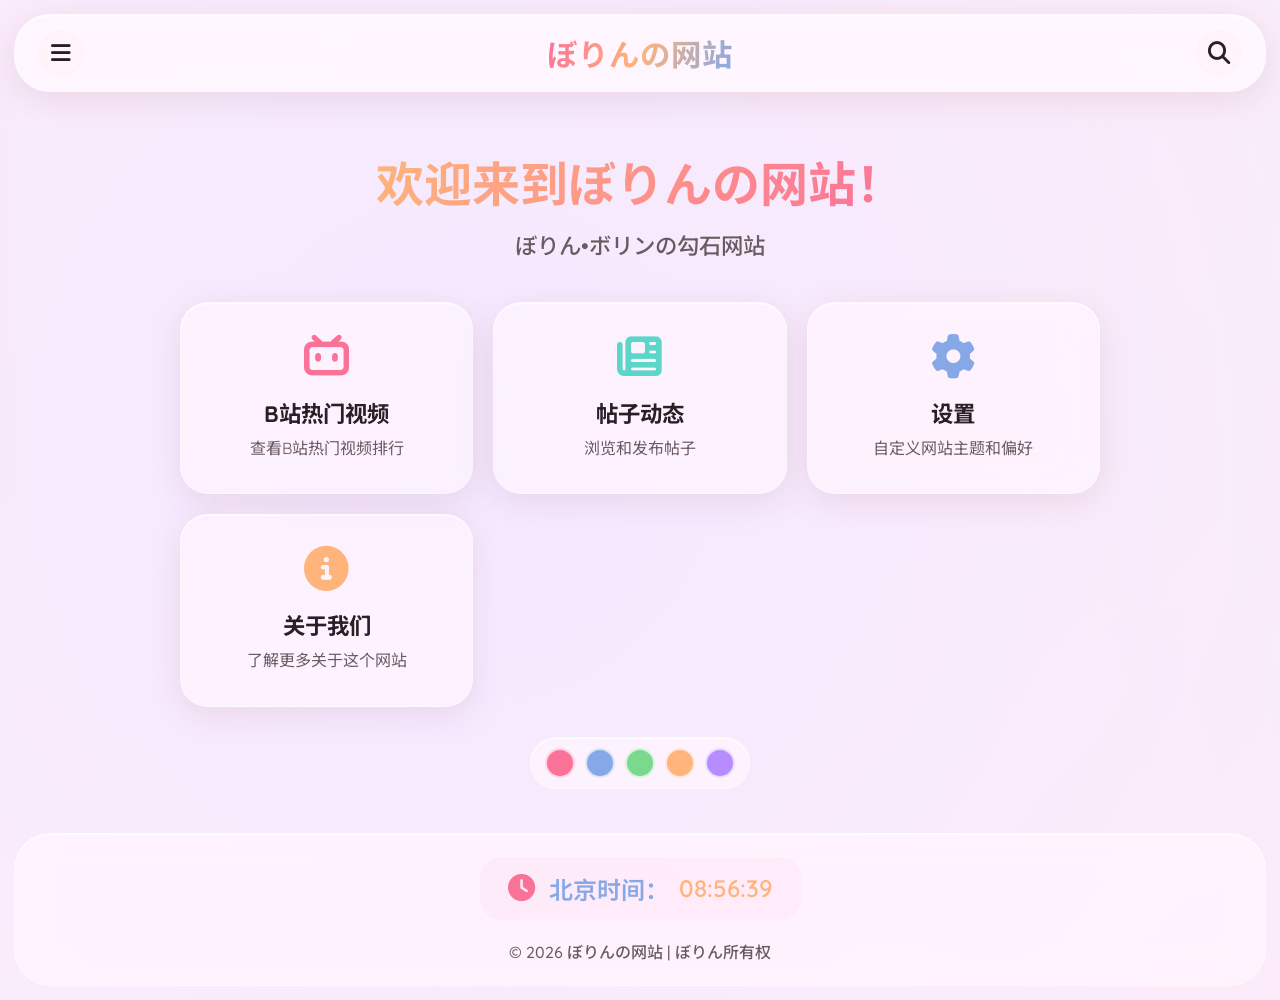
==== commit 25b8f579: "feat: 全站接入 i18n 语言切换功能 - 新增 i18n.js: 共享多语言字典（zh/zh-tw/en/ja）+ initI18n/changeLanguage/t/getTimeAgo -" ====
--- a/index.html
+++ b/index.html
@@ -498,53 +498,53 @@
 <body class="page-transition">
     <div class="sidebar" id="sidebar">
         <div class="sidebar-header">
-            <h2 class="sidebar-title">ぼりんの菜单</h2>
+            <h2 class="sidebar-title" data-i18n="sidebarTitle">ぼりんの菜单</h2>
             <button class="close-btn" id="closeSidebar"><i class="fas fa-times"></i></button>
         </div>
         <div class="sidebar-menu">
-            <div class="menu-item" onclick="navigateTo('bilibili.html')"><i class="fab fa-bilibili bilibili-icon"></i><span>B站热门视频</span></div>
-            <div class="menu-item" onclick="navigateTo('post.html')"><i class="fas fa-newspaper"></i><span>帖子动态</span></div>
-            <div class="menu-item" onclick="navigateTo('settings.html')"><i class="fas fa-cog"></i><span>设置</span></div>
-            <div class="menu-item" onclick="navigateTo('about.html')"><i class="fas fa-info-circle"></i><span>关于我们</span></div>
+            <div class="menu-item" onclick="navigateTo('bilibili.html')"><i class="fab fa-bilibili bilibili-icon"></i><span data-i18n="menuBilibili">B站热门视频</span></div>
+            <div class="menu-item" onclick="navigateTo('post.html')"><i class="fas fa-newspaper"></i><span data-i18n="menuPost">帖子动态</span></div>
+            <div class="menu-item" onclick="navigateTo('settings.html')"><i class="fas fa-cog"></i><span data-i18n="menuSettings">设置</span></div>
+            <div class="menu-item" onclick="navigateTo('about.html')"><i class="fas fa-info-circle"></i><span data-i18n="menuAbout">关于我们</span></div>
         </div>
-        <div class="sidebar-footer" style="margin-top: auto; padding: 18px 0; text-align: center; color: var(--text-secondary);"><p>更多功能开发中...</p></div>
+        <div class="sidebar-footer" style="margin-top: auto; padding: 18px 0; text-align: center; color: var(--text-secondary);"><p data-i18n="moreSoon">更多功能开发中...</p></div>
     </div>
     <div class="overlay" id="overlay"></div>
 
     <header>
         <button class="menu-btn" id="menuToggle"><i class="fas fa-bars"></i></button>
-        <h1 class="title">ぼりんの网站</h1>
+        <h1 class="title" data-i18n="siteTitle">ぼりんの网站</h1>
         <button class="search-btn" id="searchToggle"><i class="fas fa-search"></i></button>
     </header>
 
     <main>
-        <h2 class="welcome-text">欢迎来到ぼりんの网站！</h2>
-        <p class="sub-text">ぼりん•ボリンの勾石网站</p>
+        <h2 class="welcome-text" data-i18n="welcomeText">欢迎来到ぼりんの网站！</h2>
+        <p class="sub-text" data-i18n="subText">ぼりん•ボリンの勾石网站</p>
         <div class="info-container">
             <div class="info-card card-bilibili d1" onclick="location.href='bilibili.html'">
                 <i class="fab fa-bilibili"></i>
-                <h3>B站热门视频</h3>
-                <p>查看B站热门视频排行</p>
+                <h3 data-i18n="cardBilibiliTitle">B站热门视频</h3>
+                <p data-i18n="cardBilibiliDesc">查看B站热门视频排行</p>
             </div>
             <div class="info-card card-post d2" onclick="location.href='post.html'">
                 <i class="fas fa-newspaper"></i>
-                <h3>帖子动态</h3>
-                <p>浏览和发布帖子</p>
+                <h3 data-i18n="cardPostTitle">帖子动态</h3>
+                <p data-i18n="cardPostDesc">浏览和发布帖子</p>
             </div>
             <div class="info-card card-settings d3" onclick="location.href='settings.html'">
                 <i class="fas fa-cog"></i>
-                <h3>设置</h3>
-                <p>自定义网站主题和偏好</p>
+                <h3 data-i18n="cardSettingsTitle">设置</h3>
+                <p data-i18n="cardSettingsDesc">自定义网站主题和偏好</p>
             </div>
             <div class="info-card card-about d4" onclick="location.href='about.html'">
                 <i class="fas fa-info-circle"></i>
-                <h3>关于我们</h3>
-                <p>了解更多关于这个网站</p>
+                <h3 data-i18n="cardAboutTitle">关于我们</h3>
+                <p data-i18n="cardAboutDesc">了解更多关于这个网站</p>
             </div>
         </div>
 
         <!-- MD3 动态配色：从这些“壁纸种子色”取色并重绘界面 -->
-        <div class="accent-dock" id="accentDock" title="动态配色">
+        <div class="accent-dock" id="accentDock" data-i18n-title="accentColor" title="动态配色">
             <div class="accent-dot" style="background:#fb7299" data-seed="#fb7299"></div>
             <div class="accent-dot" style="background:#86a8e7" data-seed="#86a8e7"></div>
             <div class="accent-dot" style="background:#7bd88f" data-seed="#7bd88f"></div>
@@ -554,10 +554,11 @@
     </main>
 
     <footer>
-        <div class="time-display"><i class="fas fa-clock time-icon"></i><span class="time-label">北京时间：</span><span class="time-value" id="beijing-time">00:00:00</span></div>
-        <div class="copyright">© 2026 ぼりんの网站 | ぼりん所有权</div>
+        <div class="time-display"><i class="fas fa-clock time-icon"></i><span class="time-label" data-i18n="beijingTime">北京时间：</span><span class="time-value" id="beijing-time">00:00:00</span></div>
+        <div class="copyright" data-i18n="footerIndex">© 2026 ぼりんの网站 | ぼりん所有权</div>
     </footer>
 
+    <script src="i18n.js"></script>
     <script>
         // 地址栏规范化：根路径重定向到 index.html
         if (window.location.pathname === "/" || window.location.pathname === "") {
@@ -583,6 +584,7 @@
             else applyTheme(getBeijingHour() >= 6 && getBeijingHour() < 18 ? 'light' : 'dark');
         }
         initTheme();
+        initI18n();
 
         /* ============ MD3 动态配色：从种子色派生色调 ============ */
         function hexToHsl(hex) {
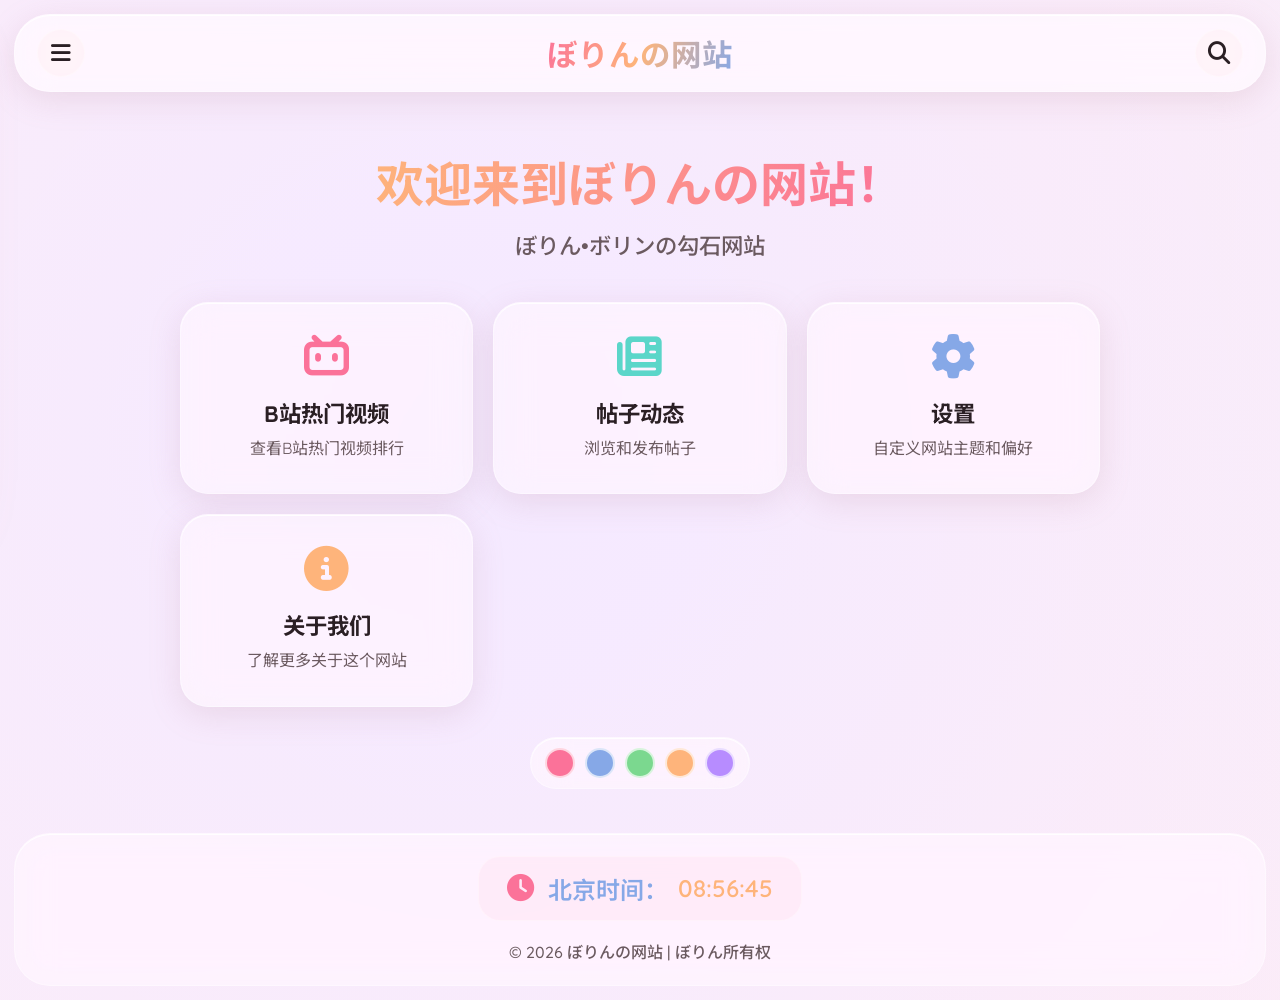
==== commit bc397e96: "seo: 修复全站 SEO 标签缺失问题 - 所有 11 个页面添加 meta description - 所有页面添加 hreflang 语言/地区标签（zh-CN/zh-HK/zh-MO/zh-T" ====
--- a/index.html
+++ b/index.html
@@ -4,6 +4,14 @@
     <meta charset="UTF-8">
     <meta name="viewport" content="width=device-width, initial-scale=1.0">
     <title>ぼりんの网站</title>
+    <meta name="description" content="ぼりんの网站 - 个人网站，提供B站热门视频、帖子动态、日语学习等功能" />
+    <link rel="alternate" hreflang="zh-CN" href="https://vengisk.cc.cd/" />
+    <link rel="alternate" hreflang="zh-HK" href="https://vengisk.cc.cd/" />
+    <link rel="alternate" hreflang="zh-MO" href="https://vengisk.cc.cd/" />
+    <link rel="alternate" hreflang="zh-TW" href="https://vengisk.cc.cd/" />
+    <link rel="alternate" hreflang="en" href="https://vengisk.cc.cd/" />
+    <link rel="alternate" hreflang="ja" href="https://vengisk.cc.cd/" />
+    <link rel="alternate" hreflang="x-default" href="https://vengisk.cc.cd/" />
     <link rel="stylesheet" href="https://cdnjs.cloudflare.com/ajax/libs/font-awesome/6.4.0/css/all.min.css">
     <link rel="preconnect" href="https://fonts.googleapis.com">
     <link rel="preconnect" href="https://fonts.gstatic.com" crossorigin>
